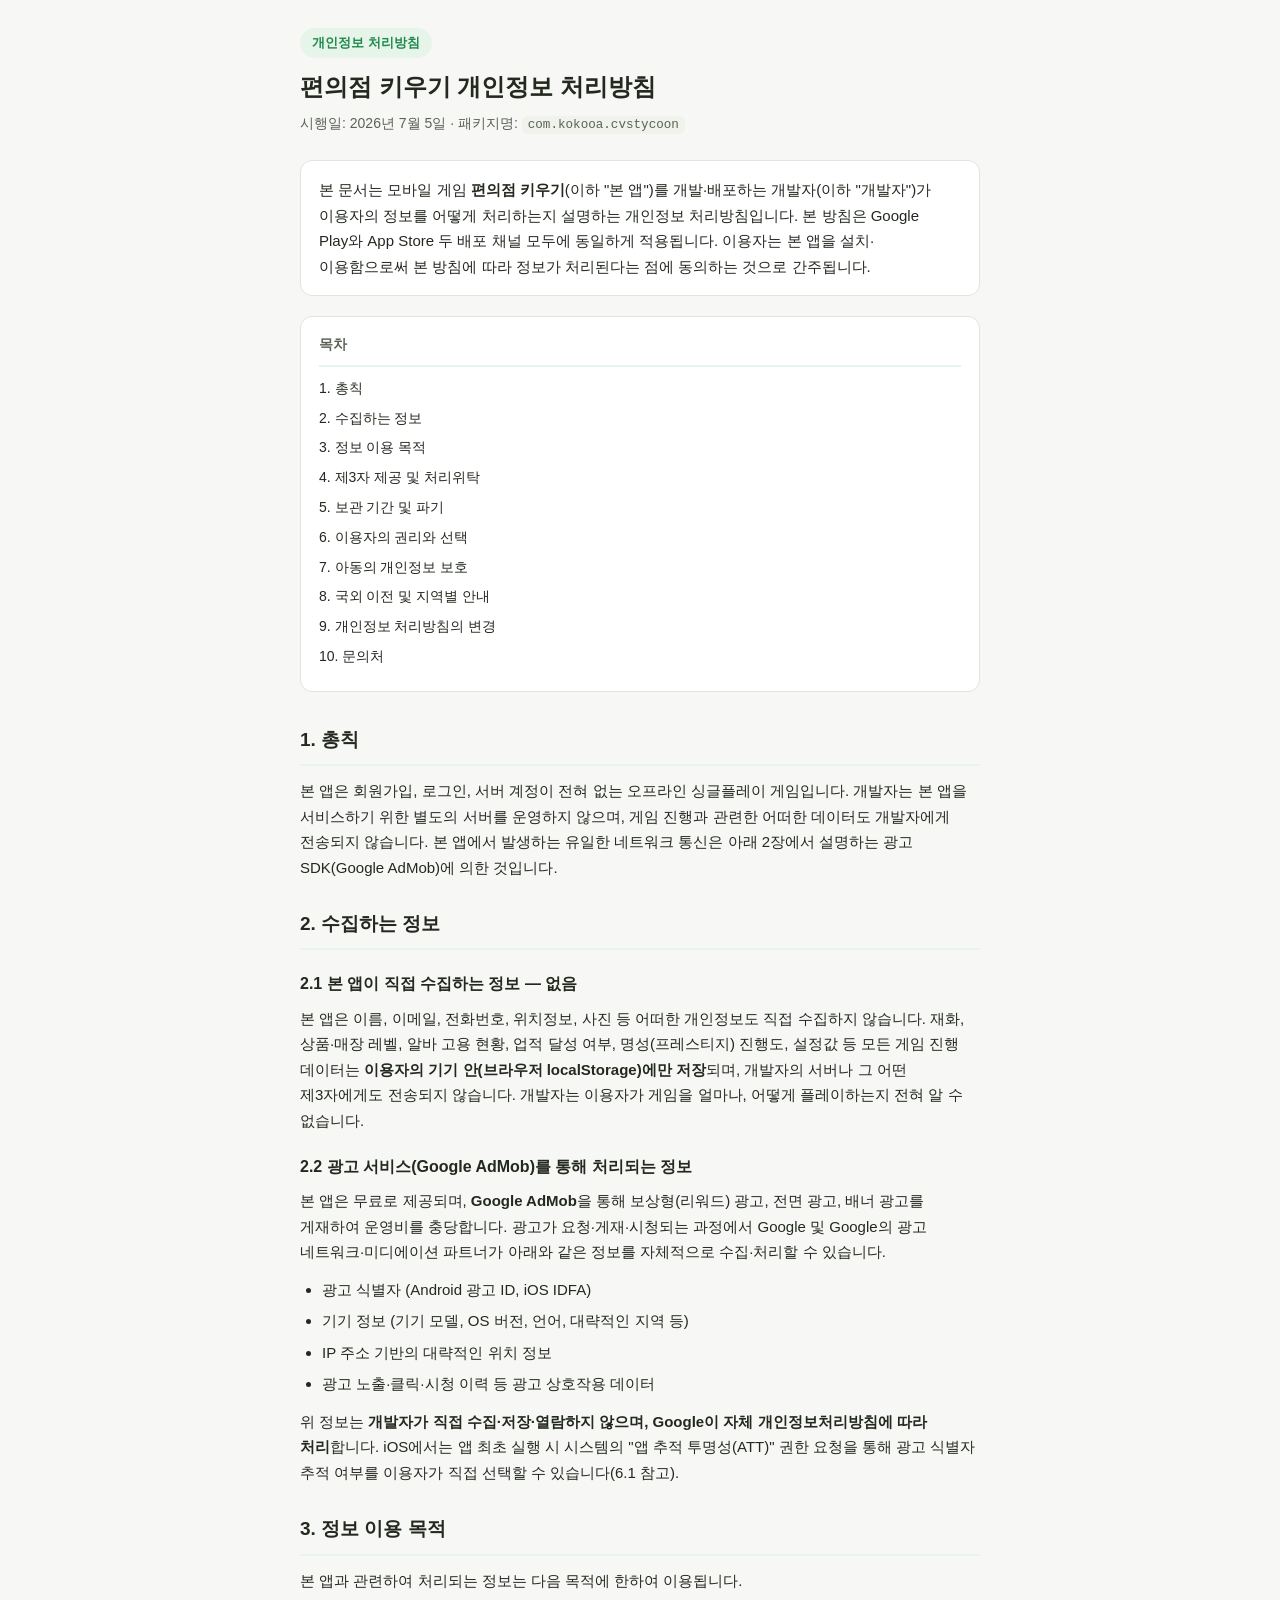
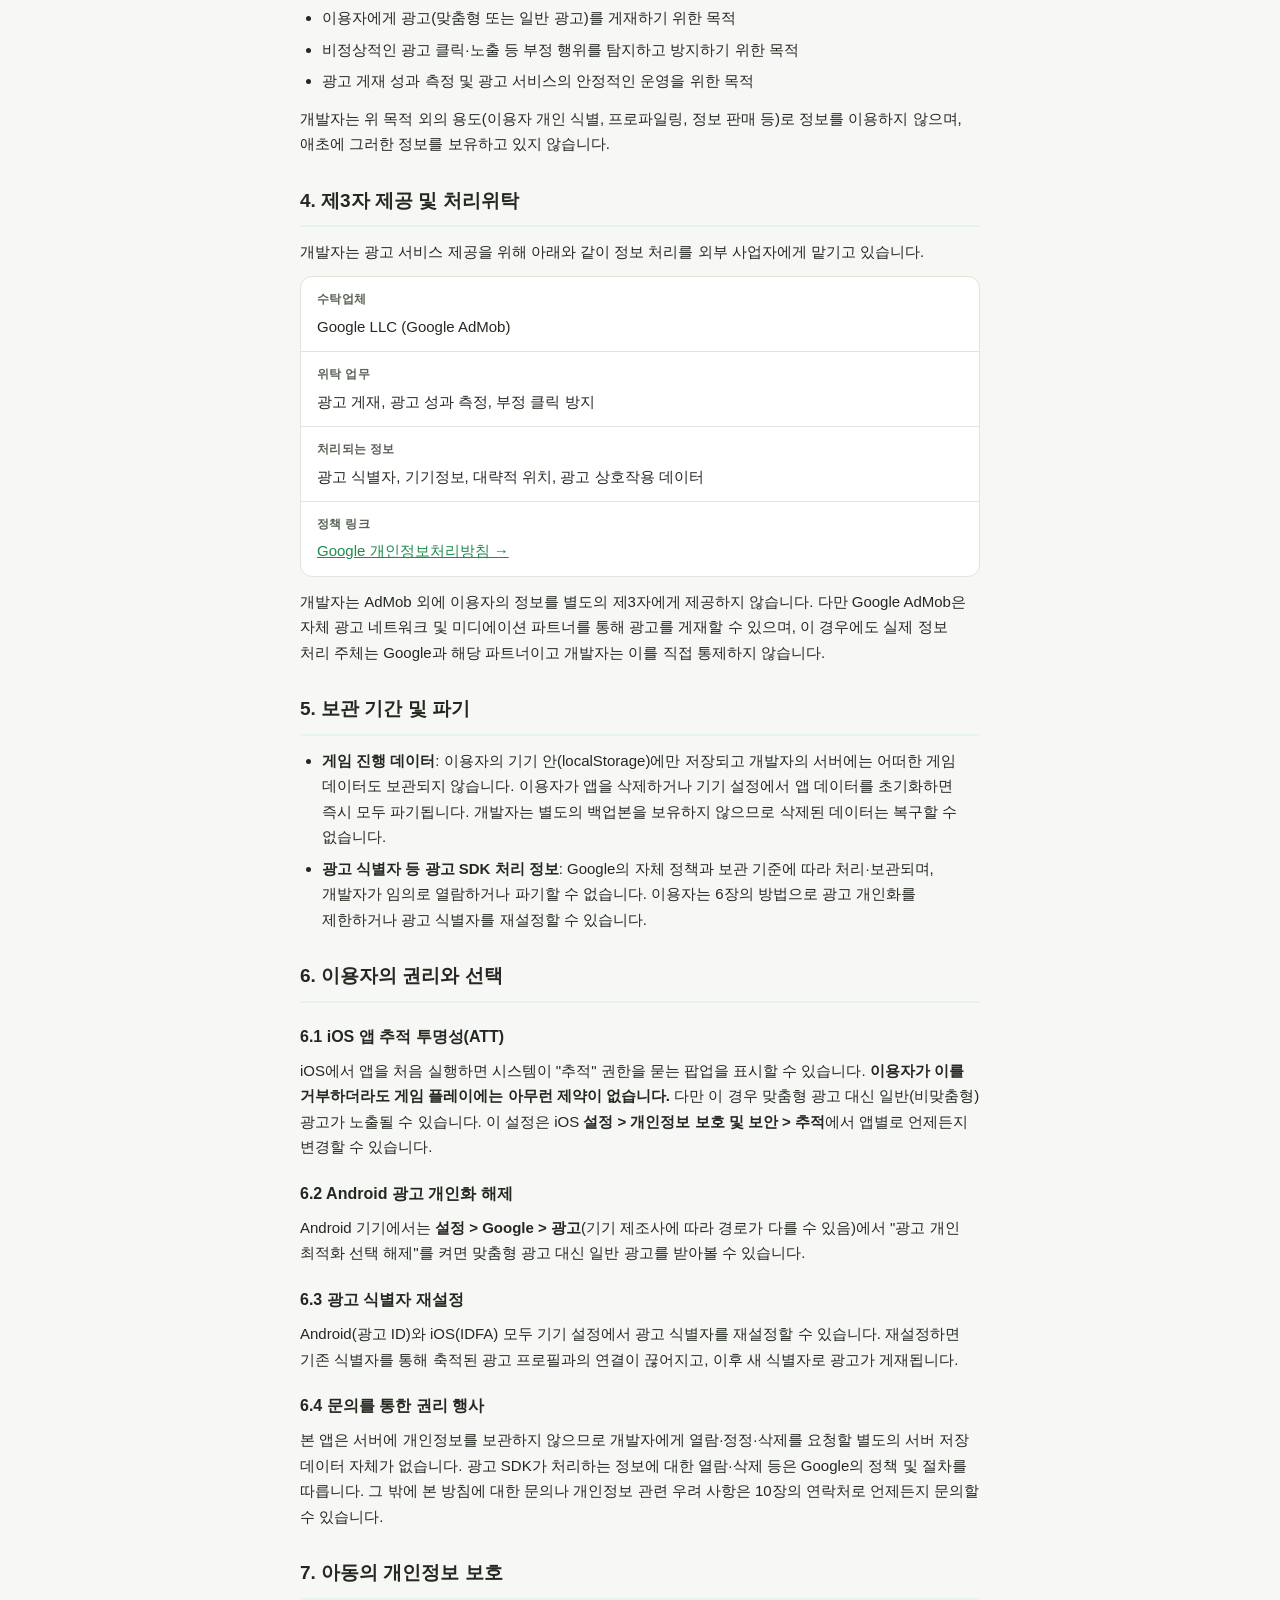
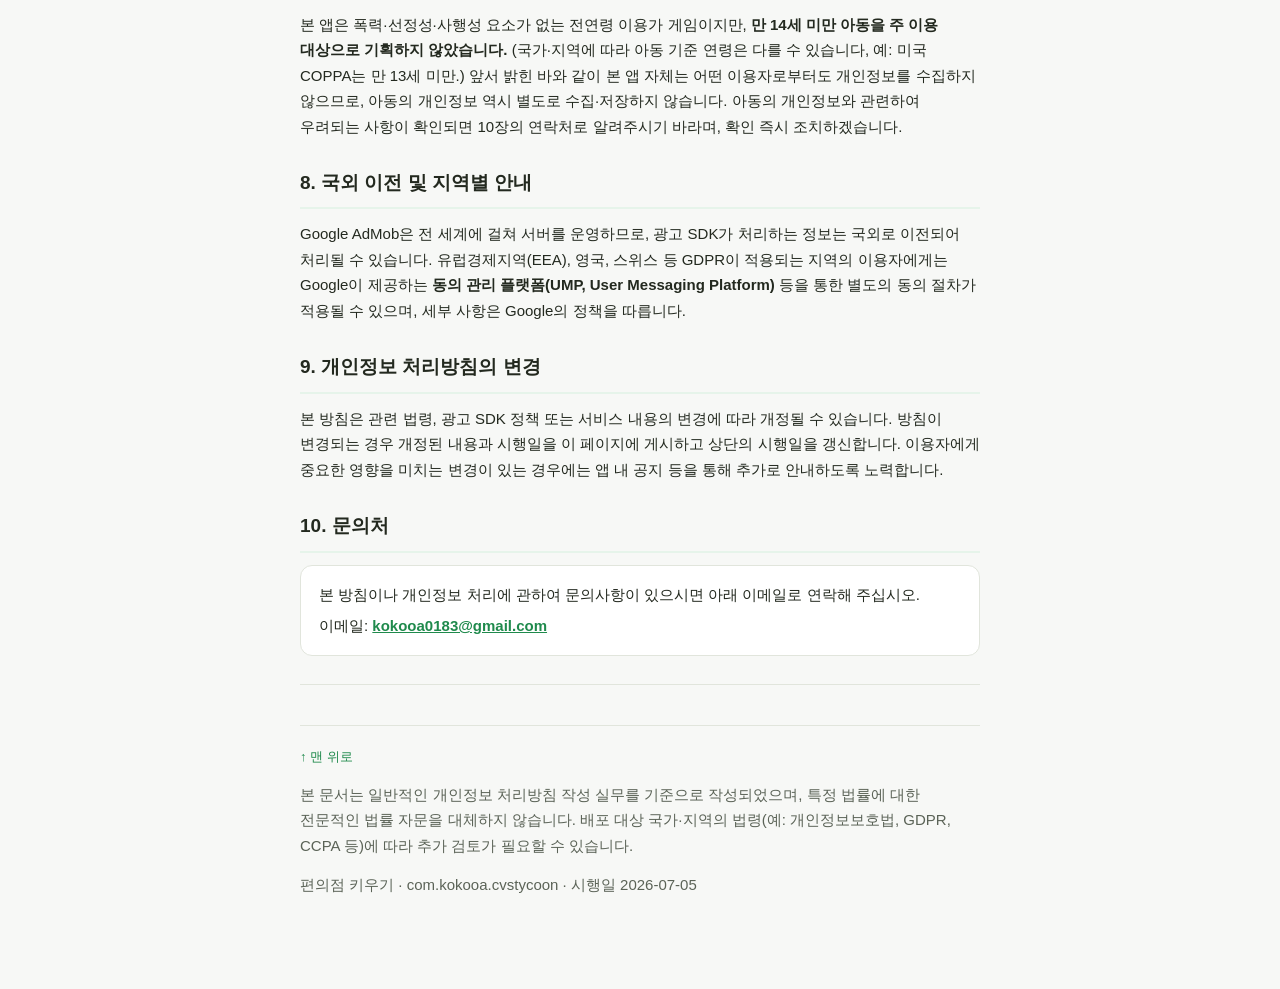
==== privacy.html @ 12bed407 "편의점 키우기 지원 페이지 + 개인정보 처리방침" ====
<!DOCTYPE html>
<html lang="ko">
<head>
<meta charset="UTF-8">
<meta name="viewport" content="width=device-width, initial-scale=1.0">
<title>편의점 키우기 — 개인정보 처리방침</title>
<meta name="description" content="편의점 키우기(com.kokooa.cvstycoon) 개인정보 처리방침. 시행일 2026-07-05.">
<meta name="robots" content="index, follow">
<style>
  :root {
    color-scheme: light dark;
    --bg: #f7f8f6;
    --card-bg: #ffffff;
    --text: #23291f;
    --muted: #5b6357;
    --accent: #1f8a4c;
    --accent-soft: #e6f4ea;
    --border: #e1e5dc;
    --code-bg: #f0f2ec;
  }
  @media (prefers-color-scheme: dark) {
    :root {
      --bg: #14170f;
      --card-bg: #1b2016;
      --text: #eef1e9;
      --muted: #a9b39c;
      --accent: #4fd383;
      --accent-soft: #1d2e21;
      --border: #2b3325;
      --code-bg: #232a1d;
    }
  }
  * { box-sizing: border-box; }
  html { -webkit-text-size-adjust: 100%; }
  body {
    margin: 0;
    padding: 0;
    background: var(--bg);
    color: var(--text);
    font-family: -apple-system, BlinkMacSystemFont, "Apple SD Gothic Neo", "Malgun Gothic",
                 "Segoe UI", Roboto, sans-serif;
    line-height: 1.7;
    font-size: 16px;
    word-break: keep-all;
    overflow-wrap: break-word;
  }
  .wrap {
    max-width: 720px;
    margin: 0 auto;
    padding: 28px 20px 80px;
  }
  header.page-head {
    margin-bottom: 24px;
  }
  header.page-head .badge {
    display: inline-block;
    font-size: 13px;
    color: var(--accent);
    background: var(--accent-soft);
    border-radius: 999px;
    padding: 4px 12px;
    margin-bottom: 12px;
    font-weight: 600;
  }
  h1 {
    font-size: 24px;
    line-height: 1.4;
    margin: 0 0 8px;
  }
  .effective-date {
    color: var(--muted);
    font-size: 14px;
    margin: 0 0 4px;
  }
  .intro {
    font-size: 15px;
    color: var(--text);
    background: var(--card-bg);
    border: 1px solid var(--border);
    border-radius: 12px;
    padding: 16px 18px;
    margin: 20px 0;
  }
  nav.toc {
    background: var(--card-bg);
    border: 1px solid var(--border);
    border-radius: 12px;
    padding: 16px 18px;
    margin: 20px 0 32px;
  }
  nav.toc h2 {
    font-size: 14px;
    margin: 0 0 10px;
    color: var(--muted);
    font-weight: 600;
    letter-spacing: 0.02em;
  }
  nav.toc ul {
    margin: 0;
    padding-left: 0;
    list-style: none;
    columns: 1;
  }
  nav.toc li { margin-bottom: 6px; font-size: 14px; }
  nav.toc a {
    color: var(--text);
    text-decoration: none;
    border-bottom: 1px solid transparent;
  }
  nav.toc a:hover, nav.toc a:focus { border-bottom-color: var(--accent); color: var(--accent); }

  section {
    scroll-margin-top: 16px;
    margin: 0 0 28px;
  }
  h2 {
    font-size: 19px;
    margin: 0 0 12px;
    padding-bottom: 8px;
    border-bottom: 2px solid var(--accent-soft);
  }
  h3 {
    font-size: 16px;
    margin: 20px 0 8px;
    color: var(--text);
  }
  p { margin: 0 0 12px; font-size: 15px; }
  ul, ol.list { margin: 0 0 12px; padding-left: 22px; }
  li { margin-bottom: 6px; font-size: 15px; }
  strong { color: var(--text); font-weight: 700; }
  a { color: var(--accent); }

  .vendor-card {
    border: 1px solid var(--border);
    border-radius: 12px;
    background: var(--card-bg);
    overflow: hidden;
    margin: 0 0 12px;
  }
  .vendor-row {
    padding: 12px 16px;
    border-bottom: 1px solid var(--border);
  }
  .vendor-row:last-child { border-bottom: none; }
  .vendor-row .label {
    display: block;
    font-size: 12px;
    color: var(--muted);
    font-weight: 700;
    letter-spacing: 0.03em;
    margin-bottom: 4px;
  }
  .vendor-row .value {
    display: block;
    font-size: 15px;
    color: var(--text);
  }

  .callout {
    background: var(--accent-soft);
    border: 1px solid var(--border);
    border-radius: 10px;
    padding: 12px 14px;
    font-size: 14px;
    color: var(--text);
    margin: 0 0 12px;
  }
  code {
    background: var(--code-bg);
    padding: 2px 6px;
    border-radius: 6px;
    font-size: 0.9em;
  }
  .contact-box {
    background: var(--card-bg);
    border: 1px solid var(--border);
    border-radius: 12px;
    padding: 16px 18px;
  }
  .contact-box a { font-weight: 600; }
  .placeholder-note {
    font-size: 13px;
    color: var(--muted);
    margin-top: 8px;
  }
  footer {
    margin-top: 40px;
    padding-top: 20px;
    border-top: 1px solid var(--border);
    font-size: 13px;
    color: var(--muted);
  }
  footer .disclaimer { margin-bottom: 14px; }
  .back-to-top {
    display: inline-block;
    font-size: 13px;
    color: var(--accent);
    text-decoration: none;
    margin-bottom: 14px;
  }
  hr.sep {
    border: none;
    border-top: 1px solid var(--border);
    margin: 28px 0;
  }
</style>
</head>
<body>
<div class="wrap">

  <header class="page-head" id="top">
    <span class="badge">개인정보 처리방침</span>
    <h1>편의점 키우기 개인정보 처리방침</h1>
    <p class="effective-date">시행일: 2026년 7월 5일 · 패키지명: <code>com.kokooa.cvstycoon</code></p>
  </header>

  <div class="intro">
    본 문서는 모바일 게임 <strong>편의점 키우기</strong>(이하 "본 앱")를 개발·배포하는 개발자(이하 "개발자")가
    이용자의 정보를 어떻게 처리하는지 설명하는 개인정보 처리방침입니다. 본 방침은 Google Play와 App Store
    두 배포 채널 모두에 동일하게 적용됩니다. 이용자는 본 앱을 설치·이용함으로써 본 방침에 따라 정보가
    처리된다는 점에 동의하는 것으로 간주됩니다.
  </div>

  <nav class="toc" aria-label="목차">
    <h2>목차</h2>
    <ul>
      <li><a href="#sec-1">1. 총칙</a></li>
      <li><a href="#sec-2">2. 수집하는 정보</a></li>
      <li><a href="#sec-3">3. 정보 이용 목적</a></li>
      <li><a href="#sec-4">4. 제3자 제공 및 처리위탁</a></li>
      <li><a href="#sec-5">5. 보관 기간 및 파기</a></li>
      <li><a href="#sec-6">6. 이용자의 권리와 선택</a></li>
      <li><a href="#sec-7">7. 아동의 개인정보 보호</a></li>
      <li><a href="#sec-8">8. 국외 이전 및 지역별 안내</a></li>
      <li><a href="#sec-9">9. 개인정보 처리방침의 변경</a></li>
      <li><a href="#sec-10">10. 문의처</a></li>
    </ul>
  </nav>

  <section id="sec-1">
    <h2>1. 총칙</h2>
    <p>
      본 앱은 회원가입, 로그인, 서버 계정이 전혀 없는 오프라인 싱글플레이 게임입니다. 개발자는 본 앱을
      서비스하기 위한 별도의 서버를 운영하지 않으며, 게임 진행과 관련한 어떠한 데이터도 개발자에게 전송되지
      않습니다. 본 앱에서 발생하는 유일한 네트워크 통신은 아래 2장에서 설명하는 광고 SDK(Google AdMob)에
      의한 것입니다.
    </p>
  </section>

  <section id="sec-2">
    <h2>2. 수집하는 정보</h2>

    <h3>2.1 본 앱이 직접 수집하는 정보 — 없음</h3>
    <p>
      본 앱은 이름, 이메일, 전화번호, 위치정보, 사진 등 어떠한 개인정보도 직접 수집하지 않습니다. 재화,
      상품·매장 레벨, 알바 고용 현황, 업적 달성 여부, 명성(프레스티지) 진행도, 설정값 등 모든 게임 진행
      데이터는 <strong>이용자의 기기 안(브라우저 localStorage)에만 저장</strong>되며, 개발자의 서버나
      그 어떤 제3자에게도 전송되지 않습니다. 개발자는 이용자가 게임을 얼마나, 어떻게 플레이하는지 전혀
      알 수 없습니다.
    </p>

    <h3>2.2 광고 서비스(Google AdMob)를 통해 처리되는 정보</h3>
    <p>
      본 앱은 무료로 제공되며, <strong>Google AdMob</strong>을 통해 보상형(리워드) 광고, 전면 광고, 배너
      광고를 게재하여 운영비를 충당합니다. 광고가 요청·게재·시청되는 과정에서 Google 및 Google의 광고
      네트워크·미디에이션 파트너가 아래와 같은 정보를 자체적으로 수집·처리할 수 있습니다.
    </p>
    <ul>
      <li>광고 식별자 (Android 광고 ID, iOS IDFA)</li>
      <li>기기 정보 (기기 모델, OS 버전, 언어, 대략적인 지역 등)</li>
      <li>IP 주소 기반의 대략적인 위치 정보</li>
      <li>광고 노출·클릭·시청 이력 등 광고 상호작용 데이터</li>
    </ul>
    <p>
      위 정보는 <strong>개발자가 직접 수집·저장·열람하지 않으며, Google이 자체 개인정보처리방침에 따라
      처리</strong>합니다. iOS에서는 앱 최초 실행 시 시스템의 "앱 추적 투명성(ATT)" 권한 요청을 통해
      광고 식별자 추적 여부를 이용자가 직접 선택할 수 있습니다(6.1 참고).
    </p>
  </section>

  <section id="sec-3">
    <h2>3. 정보 이용 목적</h2>
    <p>본 앱과 관련하여 처리되는 정보는 다음 목적에 한하여 이용됩니다.</p>
    <ul>
      <li>이용자에게 광고(맞춤형 또는 일반 광고)를 게재하기 위한 목적</li>
      <li>비정상적인 광고 클릭·노출 등 부정 행위를 탐지하고 방지하기 위한 목적</li>
      <li>광고 게재 성과 측정 및 광고 서비스의 안정적인 운영을 위한 목적</li>
    </ul>
    <p>
      개발자는 위 목적 외의 용도(이용자 개인 식별, 프로파일링, 정보 판매 등)로 정보를 이용하지 않으며,
      애초에 그러한 정보를 보유하고 있지 않습니다.
    </p>
  </section>

  <section id="sec-4">
    <h2>4. 제3자 제공 및 처리위탁</h2>
    <p>개발자는 광고 서비스 제공을 위해 아래와 같이 정보 처리를 외부 사업자에게 맡기고 있습니다.</p>
    <div class="vendor-card">
      <div class="vendor-row">
        <span class="label">수탁업체</span>
        <span class="value">Google LLC (Google AdMob)</span>
      </div>
      <div class="vendor-row">
        <span class="label">위탁 업무</span>
        <span class="value">광고 게재, 광고 성과 측정, 부정 클릭 방지</span>
      </div>
      <div class="vendor-row">
        <span class="label">처리되는 정보</span>
        <span class="value">광고 식별자, 기기정보, 대략적 위치, 광고 상호작용 데이터</span>
      </div>
      <div class="vendor-row">
        <span class="label">정책 링크</span>
        <span class="value"><a href="https://policies.google.com/privacy" target="_blank" rel="noopener noreferrer">Google 개인정보처리방침 →</a></span>
      </div>
    </div>
    <p>
      개발자는 AdMob 외에 이용자의 정보를 별도의 제3자에게 제공하지 않습니다. 다만 Google AdMob은 자체
      광고 네트워크 및 미디에이션 파트너를 통해 광고를 게재할 수 있으며, 이 경우에도 실제 정보 처리 주체는
      Google과 해당 파트너이고 개발자는 이를 직접 통제하지 않습니다.
    </p>
  </section>

  <section id="sec-5">
    <h2>5. 보관 기간 및 파기</h2>
    <ul>
      <li>
        <strong>게임 진행 데이터</strong>: 이용자의 기기 안(localStorage)에만 저장되고 개발자의 서버에는
        어떠한 게임 데이터도 보관되지 않습니다. 이용자가 앱을 삭제하거나 기기 설정에서 앱 데이터를
        초기화하면 즉시 모두 파기됩니다. 개발자는 별도의 백업본을 보유하지 않으므로 삭제된 데이터는
        복구할 수 없습니다.
      </li>
      <li>
        <strong>광고 식별자 등 광고 SDK 처리 정보</strong>: Google의 자체 정책과 보관 기준에 따라
        처리·보관되며, 개발자가 임의로 열람하거나 파기할 수 없습니다. 이용자는 6장의 방법으로 광고
        개인화를 제한하거나 광고 식별자를 재설정할 수 있습니다.
      </li>
    </ul>
  </section>

  <section id="sec-6">
    <h2>6. 이용자의 권리와 선택</h2>

    <h3>6.1 iOS 앱 추적 투명성(ATT)</h3>
    <p>
      iOS에서 앱을 처음 실행하면 시스템이 "추적" 권한을 묻는 팝업을 표시할 수 있습니다.
      <strong>이용자가 이를 거부하더라도 게임 플레이에는 아무런 제약이 없습니다.</strong> 다만 이 경우
      맞춤형 광고 대신 일반(비맞춤형) 광고가 노출될 수 있습니다. 이 설정은 iOS
      <strong>설정 &gt; 개인정보 보호 및 보안 &gt; 추적</strong>에서 앱별로 언제든지 변경할 수 있습니다.
    </p>

    <h3>6.2 Android 광고 개인화 해제</h3>
    <p>
      Android 기기에서는 <strong>설정 &gt; Google &gt; 광고</strong>(기기 제조사에 따라 경로가 다를 수
      있음)에서 "광고 개인 최적화 선택 해제"를 켜면 맞춤형 광고 대신 일반 광고를 받아볼 수 있습니다.
    </p>

    <h3>6.3 광고 식별자 재설정</h3>
    <p>
      Android(광고 ID)와 iOS(IDFA) 모두 기기 설정에서 광고 식별자를 재설정할 수 있습니다. 재설정하면
      기존 식별자를 통해 축적된 광고 프로필과의 연결이 끊어지고, 이후 새 식별자로 광고가 게재됩니다.
    </p>

    <h3>6.4 문의를 통한 권리 행사</h3>
    <p>
      본 앱은 서버에 개인정보를 보관하지 않으므로 개발자에게 열람·정정·삭제를 요청할 별도의 서버 저장
      데이터 자체가 없습니다. 광고 SDK가 처리하는 정보에 대한 열람·삭제 등은 Google의 정책 및 절차를
      따릅니다. 그 밖에 본 방침에 대한 문의나 개인정보 관련 우려 사항은 10장의 연락처로 언제든지 문의할
      수 있습니다.
    </p>
  </section>

  <section id="sec-7">
    <h2>7. 아동의 개인정보 보호</h2>
    <p>
      본 앱은 폭력·선정성·사행성 요소가 없는 전연령 이용가 게임이지만, <strong>만 14세 미만 아동을 주
      이용 대상으로 기획하지 않았습니다.</strong> (국가·지역에 따라 아동 기준 연령은 다를 수 있습니다,
      예: 미국 COPPA는 만 13세 미만.) 앞서 밝힌 바와 같이 본 앱 자체는 어떤 이용자로부터도 개인정보를
      수집하지 않으므로, 아동의 개인정보 역시 별도로 수집·저장하지 않습니다. 아동의 개인정보와 관련하여
      우려되는 사항이 확인되면 10장의 연락처로 알려주시기 바라며, 확인 즉시 조치하겠습니다.
    </p>
  </section>

  <section id="sec-8">
    <h2>8. 국외 이전 및 지역별 안내</h2>
    <p>
      Google AdMob은 전 세계에 걸쳐 서버를 운영하므로, 광고 SDK가 처리하는 정보는 국외로 이전되어
      처리될 수 있습니다. 유럽경제지역(EEA), 영국, 스위스 등 GDPR이 적용되는 지역의 이용자에게는
      Google이 제공하는 <strong>동의 관리 플랫폼(UMP, User Messaging Platform)</strong> 등을 통한
      별도의 동의 절차가 적용될 수 있으며, 세부 사항은 Google의 정책을 따릅니다.
    </p>
  </section>

  <section id="sec-9">
    <h2>9. 개인정보 처리방침의 변경</h2>
    <p>
      본 방침은 관련 법령, 광고 SDK 정책 또는 서비스 내용의 변경에 따라 개정될 수 있습니다. 방침이
      변경되는 경우 개정된 내용과 시행일을 이 페이지에 게시하고 상단의 시행일을 갱신합니다. 이용자에게
      중요한 영향을 미치는 변경이 있는 경우에는 앱 내 공지 등을 통해 추가로 안내하도록 노력합니다.
    </p>
  </section>

  <section id="sec-10">
    <h2>10. 문의처</h2>
    <div class="contact-box">
      <p style="margin-bottom:6px;">본 방침이나 개인정보 처리에 관하여 문의사항이 있으시면 아래 이메일로 연락해 주십시오.</p>
      <p style="margin-bottom:0;">이메일: <a href="mailto:kokooa0183@gmail.com">kokooa0183@gmail.com</a></p>
      <!-- 문의처 플레이스홀더: 위 이메일은 개발자 연락처입니다. 별도 지원 채널(전용 이메일 등)을 원하면
           이 주소를 교체하세요. docs/PRIVACY.md의 동일 항목도 함께 교체해야 합니다. -->
    </div>
  </section>

  <hr class="sep">

  <footer>
    <a class="back-to-top" href="#top">↑ 맨 위로</a>
    <p class="disclaimer">
      본 문서는 일반적인 개인정보 처리방침 작성 실무를 기준으로 작성되었으며, 특정 법률에 대한 전문적인
      법률 자문을 대체하지 않습니다. 배포 대상 국가·지역의 법령(예: 개인정보보호법, GDPR, CCPA 등)에
      따라 추가 검토가 필요할 수 있습니다.
    </p>
    <p>편의점 키우기 · com.kokooa.cvstycoon · 시행일 2026-07-05</p>
  </footer>

</div>
</body>
</html>
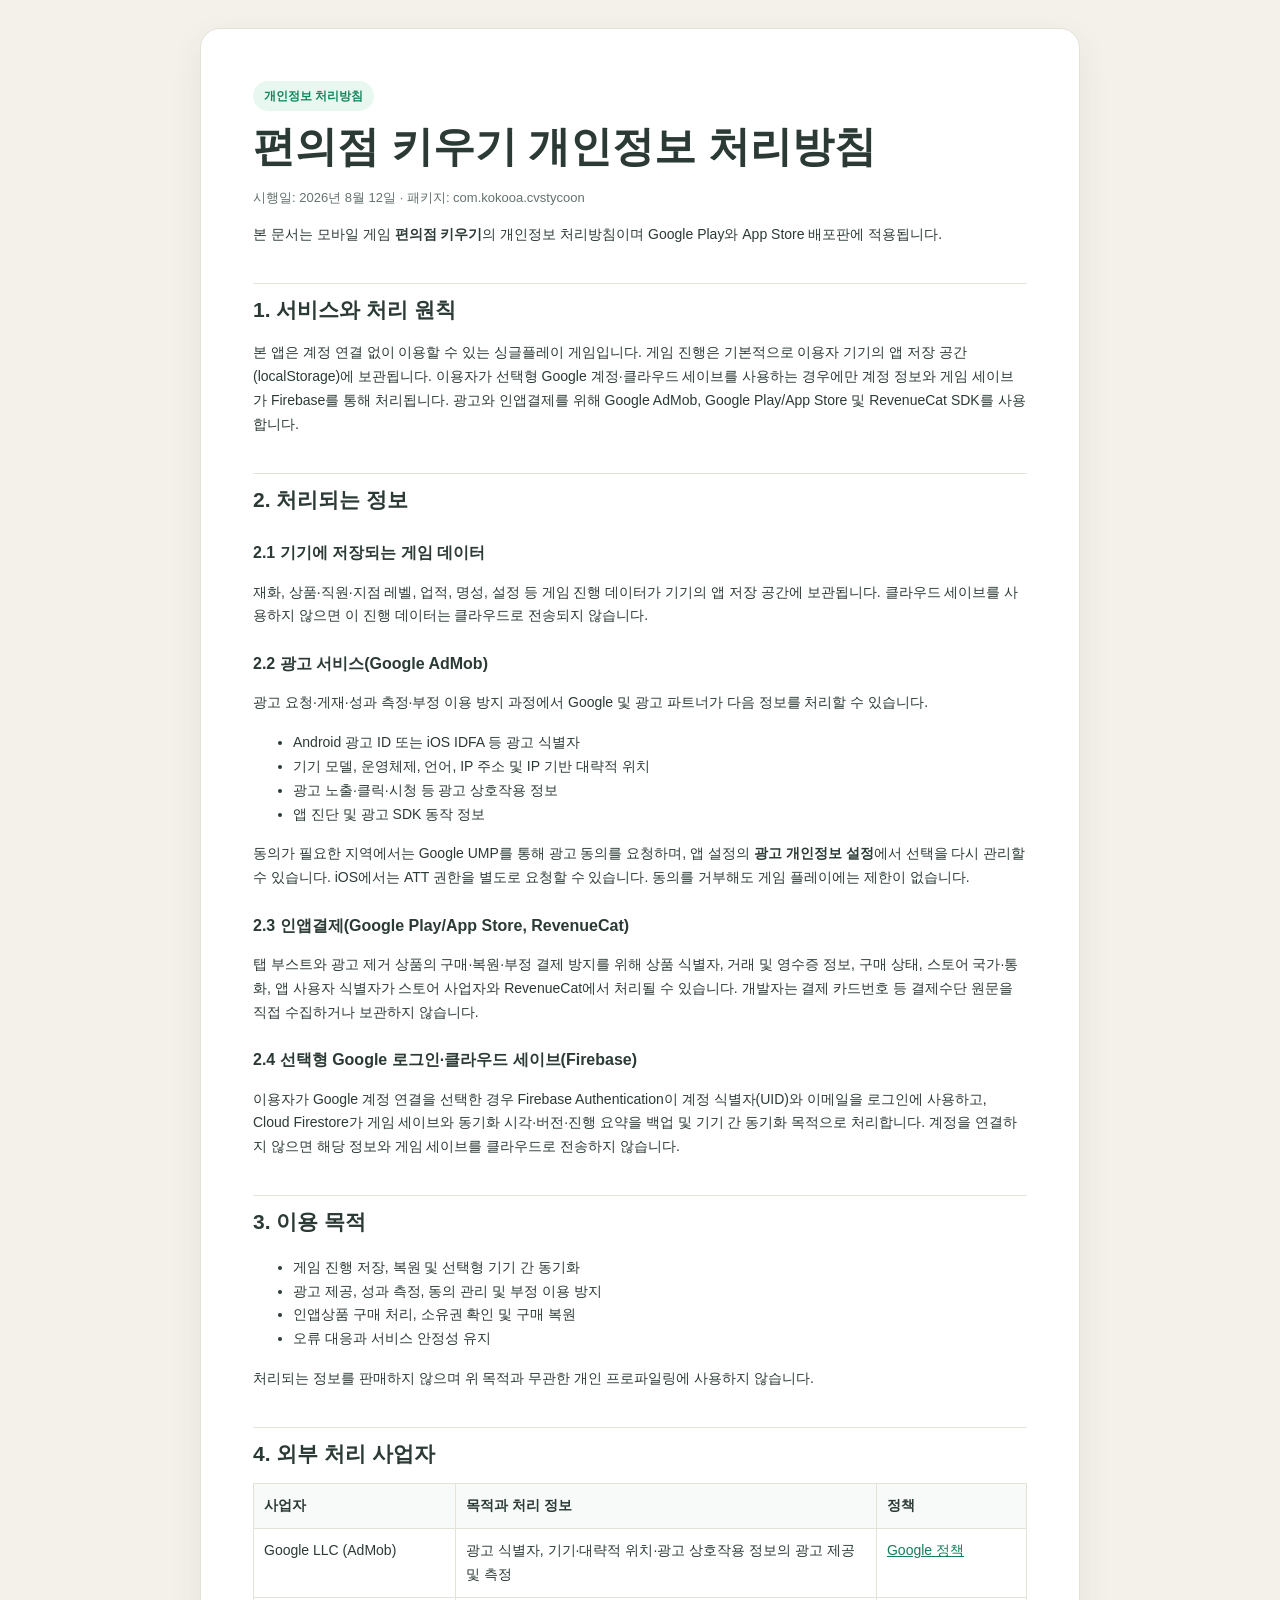
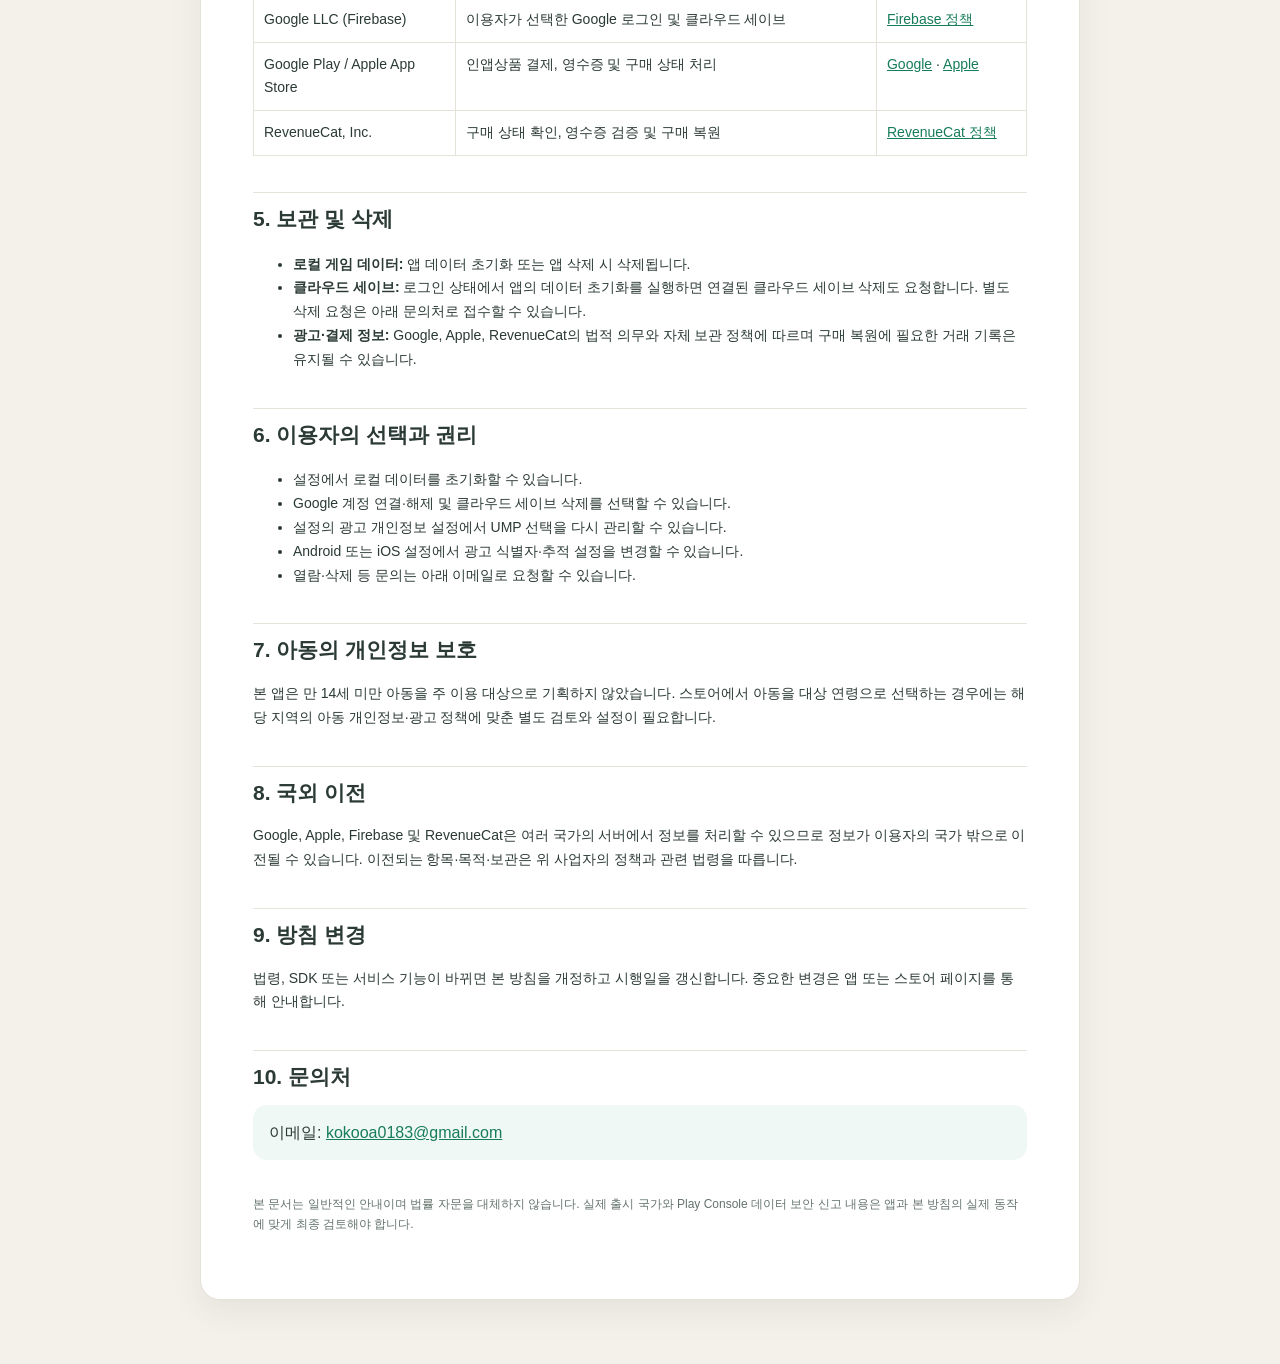
==== commit 2fbd99a0: "update" ====
--- a/privacy.html
+++ b/privacy.html
@@ -1,426 +1,72 @@
-<!DOCTYPE html>
+<!doctype html>
 <html lang="ko">
 <head>
-<meta charset="UTF-8">
-<meta name="viewport" content="width=device-width, initial-scale=1.0">
-<title>편의점 키우기 — 개인정보 처리방침</title>
-<meta name="description" content="편의점 키우기(com.kokooa.cvstycoon) 개인정보 처리방침. 시행일 2026-07-05.">
-<meta name="robots" content="index, follow">
-<style>
-  :root {
-    color-scheme: light dark;
-    --bg: #f7f8f6;
-    --card-bg: #ffffff;
-    --text: #23291f;
-    --muted: #5b6357;
-    --accent: #1f8a4c;
-    --accent-soft: #e6f4ea;
-    --border: #e1e5dc;
-    --code-bg: #f0f2ec;
-  }
-  @media (prefers-color-scheme: dark) {
-    :root {
-      --bg: #14170f;
-      --card-bg: #1b2016;
-      --text: #eef1e9;
-      --muted: #a9b39c;
-      --accent: #4fd383;
-      --accent-soft: #1d2e21;
-      --border: #2b3325;
-      --code-bg: #232a1d;
-    }
-  }
-  * { box-sizing: border-box; }
-  html { -webkit-text-size-adjust: 100%; }
-  body {
-    margin: 0;
-    padding: 0;
-    background: var(--bg);
-    color: var(--text);
-    font-family: -apple-system, BlinkMacSystemFont, "Apple SD Gothic Neo", "Malgun Gothic",
-                 "Segoe UI", Roboto, sans-serif;
-    line-height: 1.7;
-    font-size: 16px;
-    word-break: keep-all;
-    overflow-wrap: break-word;
-  }
-  .wrap {
-    max-width: 720px;
-    margin: 0 auto;
-    padding: 28px 20px 80px;
-  }
-  header.page-head {
-    margin-bottom: 24px;
-  }
-  header.page-head .badge {
-    display: inline-block;
-    font-size: 13px;
-    color: var(--accent);
-    background: var(--accent-soft);
-    border-radius: 999px;
-    padding: 4px 12px;
-    margin-bottom: 12px;
-    font-weight: 600;
-  }
-  h1 {
-    font-size: 24px;
-    line-height: 1.4;
-    margin: 0 0 8px;
-  }
-  .effective-date {
-    color: var(--muted);
-    font-size: 14px;
-    margin: 0 0 4px;
-  }
-  .intro {
-    font-size: 15px;
-    color: var(--text);
-    background: var(--card-bg);
-    border: 1px solid var(--border);
-    border-radius: 12px;
-    padding: 16px 18px;
-    margin: 20px 0;
-  }
-  nav.toc {
-    background: var(--card-bg);
-    border: 1px solid var(--border);
-    border-radius: 12px;
-    padding: 16px 18px;
-    margin: 20px 0 32px;
-  }
-  nav.toc h2 {
-    font-size: 14px;
-    margin: 0 0 10px;
-    color: var(--muted);
-    font-weight: 600;
-    letter-spacing: 0.02em;
-  }
-  nav.toc ul {
-    margin: 0;
-    padding-left: 0;
-    list-style: none;
-    columns: 1;
-  }
-  nav.toc li { margin-bottom: 6px; font-size: 14px; }
-  nav.toc a {
-    color: var(--text);
-    text-decoration: none;
-    border-bottom: 1px solid transparent;
-  }
-  nav.toc a:hover, nav.toc a:focus { border-bottom-color: var(--accent); color: var(--accent); }
-
-  section {
-    scroll-margin-top: 16px;
-    margin: 0 0 28px;
-  }
-  h2 {
-    font-size: 19px;
-    margin: 0 0 12px;
-    padding-bottom: 8px;
-    border-bottom: 2px solid var(--accent-soft);
-  }
-  h3 {
-    font-size: 16px;
-    margin: 20px 0 8px;
-    color: var(--text);
-  }
-  p { margin: 0 0 12px; font-size: 15px; }
-  ul, ol.list { margin: 0 0 12px; padding-left: 22px; }
-  li { margin-bottom: 6px; font-size: 15px; }
-  strong { color: var(--text); font-weight: 700; }
-  a { color: var(--accent); }
-
-  .vendor-card {
-    border: 1px solid var(--border);
-    border-radius: 12px;
-    background: var(--card-bg);
-    overflow: hidden;
-    margin: 0 0 12px;
-  }
-  .vendor-row {
-    padding: 12px 16px;
-    border-bottom: 1px solid var(--border);
-  }
-  .vendor-row:last-child { border-bottom: none; }
-  .vendor-row .label {
-    display: block;
-    font-size: 12px;
-    color: var(--muted);
-    font-weight: 700;
-    letter-spacing: 0.03em;
-    margin-bottom: 4px;
-  }
-  .vendor-row .value {
-    display: block;
-    font-size: 15px;
-    color: var(--text);
-  }
-
-  .callout {
-    background: var(--accent-soft);
-    border: 1px solid var(--border);
-    border-radius: 10px;
-    padding: 12px 14px;
-    font-size: 14px;
-    color: var(--text);
-    margin: 0 0 12px;
-  }
-  code {
-    background: var(--code-bg);
-    padding: 2px 6px;
-    border-radius: 6px;
-    font-size: 0.9em;
-  }
-  .contact-box {
-    background: var(--card-bg);
-    border: 1px solid var(--border);
-    border-radius: 12px;
-    padding: 16px 18px;
-  }
-  .contact-box a { font-weight: 600; }
-  .placeholder-note {
-    font-size: 13px;
-    color: var(--muted);
-    margin-top: 8px;
-  }
-  footer {
-    margin-top: 40px;
-    padding-top: 20px;
-    border-top: 1px solid var(--border);
-    font-size: 13px;
-    color: var(--muted);
-  }
-  footer .disclaimer { margin-bottom: 14px; }
-  .back-to-top {
-    display: inline-block;
-    font-size: 13px;
-    color: var(--accent);
-    text-decoration: none;
-    margin-bottom: 14px;
-  }
-  hr.sep {
-    border: none;
-    border-top: 1px solid var(--border);
-    margin: 28px 0;
-  }
-</style>
+  <meta charset="utf-8">
+  <meta name="viewport" content="width=device-width,initial-scale=1">
+  <title>편의점 키우기 — 개인정보 처리방침</title>
+  <meta name="description" content="편의점 키우기(com.kokooa.cvstycoon) 개인정보 처리방침. 시행일 2026-08-12.">
+  <style>
+    :root{color-scheme:light;--bg:#f4f1ea;--card:#fff;--ink:#2b3a34;--sub:#64736c;--line:#e5e2da;--mint:#22b57e}
+    *{box-sizing:border-box}body{margin:0;background:var(--bg);color:var(--ink);font-family:-apple-system,BlinkMacSystemFont,"Apple SD Gothic Neo","Noto Sans KR",sans-serif;line-height:1.7}
+    main{width:min(880px,calc(100% - 28px));margin:28px auto 64px;background:var(--card);border:1px solid var(--line);border-radius:20px;padding:clamp(22px,5vw,52px);box-shadow:0 12px 32px rgba(40,60,52,.08)}
+    h1{font-size:clamp(27px,6vw,42px);line-height:1.25;margin:10px 0 8px}h2{font-size:21px;margin:36px 0 10px;padding-top:8px;border-top:1px solid var(--line)}h3{font-size:16px;margin:22px 0 6px}
+    p,li,td,th{font-size:14px}.badge{display:inline-block;background:#e8f8f1;color:#14855d;border-radius:999px;padding:5px 11px;font-size:12px;font-weight:800}.date{color:var(--sub);font-size:13px}
+    a{color:#167c59}table{width:100%;border-collapse:collapse;margin:12px 0;display:block;overflow:auto}th,td{text-align:left;vertical-align:top;border:1px solid var(--line);padding:10px;min-width:150px}th{background:#f7faf8}
+    .contact{background:#eff8f4;border-radius:14px;padding:14px 16px}.note{color:var(--sub);font-size:12px;margin-top:34px}
+  </style>
 </head>
 <body>
-<div class="wrap">
+<main>
+  <span class="badge">개인정보 처리방침</span>
+  <h1>편의점 키우기 개인정보 처리방침</h1>
+  <p class="date">시행일: 2026년 8월 12일 · 패키지: com.kokooa.cvstycoon</p>
+  <p>본 문서는 모바일 게임 <strong>편의점 키우기</strong>의 개인정보 처리방침이며 Google Play와 App Store 배포판에 적용됩니다.</p>
 
-  <header class="page-head" id="top">
-    <span class="badge">개인정보 처리방침</span>
-    <h1>편의점 키우기 개인정보 처리방침</h1>
-    <p class="effective-date">시행일: 2026년 7월 5일 · 패키지명: <code>com.kokooa.cvstycoon</code></p>
-  </header>
+  <h2>1. 서비스와 처리 원칙</h2>
+  <p>본 앱은 계정 연결 없이 이용할 수 있는 싱글플레이 게임입니다. 게임 진행은 기본적으로 이용자 기기의 앱 저장 공간(localStorage)에 보관됩니다. 이용자가 선택형 Google 계정·클라우드 세이브를 사용하는 경우에만 계정 정보와 게임 세이브가 Firebase를 통해 처리됩니다. 광고와 인앱결제를 위해 Google AdMob, Google Play/App Store 및 RevenueCat SDK를 사용합니다.</p>
 
-  <div class="intro">
-    본 문서는 모바일 게임 <strong>편의점 키우기</strong>(이하 "본 앱")를 개발·배포하는 개발자(이하 "개발자")가
-    이용자의 정보를 어떻게 처리하는지 설명하는 개인정보 처리방침입니다. 본 방침은 Google Play와 App Store
-    두 배포 채널 모두에 동일하게 적용됩니다. 이용자는 본 앱을 설치·이용함으로써 본 방침에 따라 정보가
-    처리된다는 점에 동의하는 것으로 간주됩니다.
-  </div>
+  <h2>2. 처리되는 정보</h2>
+  <h3>2.1 기기에 저장되는 게임 데이터</h3>
+  <p>재화, 상품·직원·지점 레벨, 업적, 명성, 설정 등 게임 진행 데이터가 기기의 앱 저장 공간에 보관됩니다. 클라우드 세이브를 사용하지 않으면 이 진행 데이터는 클라우드로 전송되지 않습니다.</p>
+  <h3>2.2 광고 서비스(Google AdMob)</h3>
+  <p>광고 요청·게재·성과 측정·부정 이용 방지 과정에서 Google 및 광고 파트너가 다음 정보를 처리할 수 있습니다.</p>
+  <ul><li>Android 광고 ID 또는 iOS IDFA 등 광고 식별자</li><li>기기 모델, 운영체제, 언어, IP 주소 및 IP 기반 대략적 위치</li><li>광고 노출·클릭·시청 등 광고 상호작용 정보</li><li>앱 진단 및 광고 SDK 동작 정보</li></ul>
+  <p>동의가 필요한 지역에서는 Google UMP를 통해 광고 동의를 요청하며, 앱 설정의 <strong>광고 개인정보 설정</strong>에서 선택을 다시 관리할 수 있습니다. iOS에서는 ATT 권한을 별도로 요청할 수 있습니다. 동의를 거부해도 게임 플레이에는 제한이 없습니다.</p>
+  <h3>2.3 인앱결제(Google Play/App Store, RevenueCat)</h3>
+  <p>탭 부스트와 광고 제거 상품의 구매·복원·부정 결제 방지를 위해 상품 식별자, 거래 및 영수증 정보, 구매 상태, 스토어 국가·통화, 앱 사용자 식별자가 스토어 사업자와 RevenueCat에서 처리될 수 있습니다. 개발자는 결제 카드번호 등 결제수단 원문을 직접 수집하거나 보관하지 않습니다.</p>
+  <h3>2.4 선택형 Google 로그인·클라우드 세이브(Firebase)</h3>
+  <p>이용자가 Google 계정 연결을 선택한 경우 Firebase Authentication이 계정 식별자(UID)와 이메일을 로그인에 사용하고, Cloud Firestore가 게임 세이브와 동기화 시각·버전·진행 요약을 백업 및 기기 간 동기화 목적으로 처리합니다. 계정을 연결하지 않으면 해당 정보와 게임 세이브를 클라우드로 전송하지 않습니다.</p>
 
-  <nav class="toc" aria-label="목차">
-    <h2>목차</h2>
-    <ul>
-      <li><a href="#sec-1">1. 총칙</a></li>
-      <li><a href="#sec-2">2. 수집하는 정보</a></li>
-      <li><a href="#sec-3">3. 정보 이용 목적</a></li>
-      <li><a href="#sec-4">4. 제3자 제공 및 처리위탁</a></li>
-      <li><a href="#sec-5">5. 보관 기간 및 파기</a></li>
-      <li><a href="#sec-6">6. 이용자의 권리와 선택</a></li>
-      <li><a href="#sec-7">7. 아동의 개인정보 보호</a></li>
-      <li><a href="#sec-8">8. 국외 이전 및 지역별 안내</a></li>
-      <li><a href="#sec-9">9. 개인정보 처리방침의 변경</a></li>
-      <li><a href="#sec-10">10. 문의처</a></li>
-    </ul>
-  </nav>
+  <h2>3. 이용 목적</h2>
+  <ul><li>게임 진행 저장, 복원 및 선택형 기기 간 동기화</li><li>광고 제공, 성과 측정, 동의 관리 및 부정 이용 방지</li><li>인앱상품 구매 처리, 소유권 확인 및 구매 복원</li><li>오류 대응과 서비스 안정성 유지</li></ul>
+  <p>처리되는 정보를 판매하지 않으며 위 목적과 무관한 개인 프로파일링에 사용하지 않습니다.</p>
 
-  <section id="sec-1">
-    <h2>1. 총칙</h2>
-    <p>
-      본 앱은 회원가입, 로그인, 서버 계정이 전혀 없는 오프라인 싱글플레이 게임입니다. 개발자는 본 앱을
-      서비스하기 위한 별도의 서버를 운영하지 않으며, 게임 진행과 관련한 어떠한 데이터도 개발자에게 전송되지
-      않습니다. 본 앱에서 발생하는 유일한 네트워크 통신은 아래 2장에서 설명하는 광고 SDK(Google AdMob)에
-      의한 것입니다.
-    </p>
-  </section>
+  <h2>4. 외부 처리 사업자</h2>
+  <table><thead><tr><th>사업자</th><th>목적과 처리 정보</th><th>정책</th></tr></thead><tbody>
+    <tr><td>Google LLC (AdMob)</td><td>광고 식별자, 기기·대략적 위치·광고 상호작용 정보의 광고 제공 및 측정</td><td><a href="https://policies.google.com/privacy">Google 정책</a></td></tr>
+    <tr><td>Google LLC (Firebase)</td><td>이용자가 선택한 Google 로그인 및 클라우드 세이브</td><td><a href="https://firebase.google.com/support/privacy">Firebase 정책</a></td></tr>
+    <tr><td>Google Play / Apple App Store</td><td>인앱상품 결제, 영수증 및 구매 상태 처리</td><td><a href="https://policies.google.com/privacy">Google</a> · <a href="https://www.apple.com/legal/privacy/">Apple</a></td></tr>
+    <tr><td>RevenueCat, Inc.</td><td>구매 상태 확인, 영수증 검증 및 구매 복원</td><td><a href="https://www.revenuecat.com/privacy/">RevenueCat 정책</a></td></tr>
+  </tbody></table>
 
-  <section id="sec-2">
-    <h2>2. 수집하는 정보</h2>
+  <h2>5. 보관 및 삭제</h2>
+  <ul><li><strong>로컬 게임 데이터:</strong> 앱 데이터 초기화 또는 앱 삭제 시 삭제됩니다.</li><li><strong>클라우드 세이브:</strong> 로그인 상태에서 앱의 데이터 초기화를 실행하면 연결된 클라우드 세이브 삭제도 요청합니다. 별도 삭제 요청은 아래 문의처로 접수할 수 있습니다.</li><li><strong>광고·결제 정보:</strong> Google, Apple, RevenueCat의 법적 의무와 자체 보관 정책에 따르며 구매 복원에 필요한 거래 기록은 유지될 수 있습니다.</li></ul>
 
-    <h3>2.1 본 앱이 직접 수집하는 정보 — 없음</h3>
-    <p>
-      본 앱은 이름, 이메일, 전화번호, 위치정보, 사진 등 어떠한 개인정보도 직접 수집하지 않습니다. 재화,
-      상품·매장 레벨, 알바 고용 현황, 업적 달성 여부, 명성(프레스티지) 진행도, 설정값 등 모든 게임 진행
-      데이터는 <strong>이용자의 기기 안(브라우저 localStorage)에만 저장</strong>되며, 개발자의 서버나
-      그 어떤 제3자에게도 전송되지 않습니다. 개발자는 이용자가 게임을 얼마나, 어떻게 플레이하는지 전혀
-      알 수 없습니다.
-    </p>
+  <h2>6. 이용자의 선택과 권리</h2>
+  <ul><li>설정에서 로컬 데이터를 초기화할 수 있습니다.</li><li>Google 계정 연결·해제 및 클라우드 세이브 삭제를 선택할 수 있습니다.</li><li>설정의 광고 개인정보 설정에서 UMP 선택을 다시 관리할 수 있습니다.</li><li>Android 또는 iOS 설정에서 광고 식별자·추적 설정을 변경할 수 있습니다.</li><li>열람·삭제 등 문의는 아래 이메일로 요청할 수 있습니다.</li></ul>
 
-    <h3>2.2 광고 서비스(Google AdMob)를 통해 처리되는 정보</h3>
-    <p>
-      본 앱은 무료로 제공되며, <strong>Google AdMob</strong>을 통해 보상형(리워드) 광고, 전면 광고, 배너
-      광고를 게재하여 운영비를 충당합니다. 광고가 요청·게재·시청되는 과정에서 Google 및 Google의 광고
-      네트워크·미디에이션 파트너가 아래와 같은 정보를 자체적으로 수집·처리할 수 있습니다.
-    </p>
-    <ul>
-      <li>광고 식별자 (Android 광고 ID, iOS IDFA)</li>
-      <li>기기 정보 (기기 모델, OS 버전, 언어, 대략적인 지역 등)</li>
-      <li>IP 주소 기반의 대략적인 위치 정보</li>
-      <li>광고 노출·클릭·시청 이력 등 광고 상호작용 데이터</li>
-    </ul>
-    <p>
-      위 정보는 <strong>개발자가 직접 수집·저장·열람하지 않으며, Google이 자체 개인정보처리방침에 따라
-      처리</strong>합니다. iOS에서는 앱 최초 실행 시 시스템의 "앱 추적 투명성(ATT)" 권한 요청을 통해
-      광고 식별자 추적 여부를 이용자가 직접 선택할 수 있습니다(6.1 참고).
-    </p>
-  </section>
+  <h2>7. 아동의 개인정보 보호</h2>
+  <p>본 앱은 만 14세 미만 아동을 주 이용 대상으로 기획하지 않았습니다. 스토어에서 아동을 대상 연령으로 선택하는 경우에는 해당 지역의 아동 개인정보·광고 정책에 맞춘 별도 검토와 설정이 필요합니다.</p>
 
-  <section id="sec-3">
-    <h2>3. 정보 이용 목적</h2>
-    <p>본 앱과 관련하여 처리되는 정보는 다음 목적에 한하여 이용됩니다.</p>
-    <ul>
-      <li>이용자에게 광고(맞춤형 또는 일반 광고)를 게재하기 위한 목적</li>
-      <li>비정상적인 광고 클릭·노출 등 부정 행위를 탐지하고 방지하기 위한 목적</li>
-      <li>광고 게재 성과 측정 및 광고 서비스의 안정적인 운영을 위한 목적</li>
-    </ul>
-    <p>
-      개발자는 위 목적 외의 용도(이용자 개인 식별, 프로파일링, 정보 판매 등)로 정보를 이용하지 않으며,
-      애초에 그러한 정보를 보유하고 있지 않습니다.
-    </p>
-  </section>
+  <h2>8. 국외 이전</h2>
+  <p>Google, Apple, Firebase 및 RevenueCat은 여러 국가의 서버에서 정보를 처리할 수 있으므로 정보가 이용자의 국가 밖으로 이전될 수 있습니다. 이전되는 항목·목적·보관은 위 사업자의 정책과 관련 법령을 따릅니다.</p>
 
-  <section id="sec-4">
-    <h2>4. 제3자 제공 및 처리위탁</h2>
-    <p>개발자는 광고 서비스 제공을 위해 아래와 같이 정보 처리를 외부 사업자에게 맡기고 있습니다.</p>
-    <div class="vendor-card">
-      <div class="vendor-row">
-        <span class="label">수탁업체</span>
-        <span class="value">Google LLC (Google AdMob)</span>
-      </div>
-      <div class="vendor-row">
-        <span class="label">위탁 업무</span>
-        <span class="value">광고 게재, 광고 성과 측정, 부정 클릭 방지</span>
-      </div>
-      <div class="vendor-row">
-        <span class="label">처리되는 정보</span>
-        <span class="value">광고 식별자, 기기정보, 대략적 위치, 광고 상호작용 데이터</span>
-      </div>
-      <div class="vendor-row">
-        <span class="label">정책 링크</span>
-        <span class="value"><a href="https://policies.google.com/privacy" target="_blank" rel="noopener noreferrer">Google 개인정보처리방침 →</a></span>
-      </div>
-    </div>
-    <p>
-      개발자는 AdMob 외에 이용자의 정보를 별도의 제3자에게 제공하지 않습니다. 다만 Google AdMob은 자체
-      광고 네트워크 및 미디에이션 파트너를 통해 광고를 게재할 수 있으며, 이 경우에도 실제 정보 처리 주체는
-      Google과 해당 파트너이고 개발자는 이를 직접 통제하지 않습니다.
-    </p>
-  </section>
+  <h2>9. 방침 변경</h2>
+  <p>법령, SDK 또는 서비스 기능이 바뀌면 본 방침을 개정하고 시행일을 갱신합니다. 중요한 변경은 앱 또는 스토어 페이지를 통해 안내합니다.</p>
 
-  <section id="sec-5">
-    <h2>5. 보관 기간 및 파기</h2>
-    <ul>
-      <li>
-        <strong>게임 진행 데이터</strong>: 이용자의 기기 안(localStorage)에만 저장되고 개발자의 서버에는
-        어떠한 게임 데이터도 보관되지 않습니다. 이용자가 앱을 삭제하거나 기기 설정에서 앱 데이터를
-        초기화하면 즉시 모두 파기됩니다. 개발자는 별도의 백업본을 보유하지 않으므로 삭제된 데이터는
-        복구할 수 없습니다.
-      </li>
-      <li>
-        <strong>광고 식별자 등 광고 SDK 처리 정보</strong>: Google의 자체 정책과 보관 기준에 따라
-        처리·보관되며, 개발자가 임의로 열람하거나 파기할 수 없습니다. 이용자는 6장의 방법으로 광고
-        개인화를 제한하거나 광고 식별자를 재설정할 수 있습니다.
-      </li>
-    </ul>
-  </section>
-
-  <section id="sec-6">
-    <h2>6. 이용자의 권리와 선택</h2>
-
-    <h3>6.1 iOS 앱 추적 투명성(ATT)</h3>
-    <p>
-      iOS에서 앱을 처음 실행하면 시스템이 "추적" 권한을 묻는 팝업을 표시할 수 있습니다.
-      <strong>이용자가 이를 거부하더라도 게임 플레이에는 아무런 제약이 없습니다.</strong> 다만 이 경우
-      맞춤형 광고 대신 일반(비맞춤형) 광고가 노출될 수 있습니다. 이 설정은 iOS
-      <strong>설정 &gt; 개인정보 보호 및 보안 &gt; 추적</strong>에서 앱별로 언제든지 변경할 수 있습니다.
-    </p>
-
-    <h3>6.2 Android 광고 개인화 해제</h3>
-    <p>
-      Android 기기에서는 <strong>설정 &gt; Google &gt; 광고</strong>(기기 제조사에 따라 경로가 다를 수
-      있음)에서 "광고 개인 최적화 선택 해제"를 켜면 맞춤형 광고 대신 일반 광고를 받아볼 수 있습니다.
-    </p>
-
-    <h3>6.3 광고 식별자 재설정</h3>
-    <p>
-      Android(광고 ID)와 iOS(IDFA) 모두 기기 설정에서 광고 식별자를 재설정할 수 있습니다. 재설정하면
-      기존 식별자를 통해 축적된 광고 프로필과의 연결이 끊어지고, 이후 새 식별자로 광고가 게재됩니다.
-    </p>
-
-    <h3>6.4 문의를 통한 권리 행사</h3>
-    <p>
-      본 앱은 서버에 개인정보를 보관하지 않으므로 개발자에게 열람·정정·삭제를 요청할 별도의 서버 저장
-      데이터 자체가 없습니다. 광고 SDK가 처리하는 정보에 대한 열람·삭제 등은 Google의 정책 및 절차를
-      따릅니다. 그 밖에 본 방침에 대한 문의나 개인정보 관련 우려 사항은 10장의 연락처로 언제든지 문의할
-      수 있습니다.
-    </p>
-  </section>
-
-  <section id="sec-7">
-    <h2>7. 아동의 개인정보 보호</h2>
-    <p>
-      본 앱은 폭력·선정성·사행성 요소가 없는 전연령 이용가 게임이지만, <strong>만 14세 미만 아동을 주
-      이용 대상으로 기획하지 않았습니다.</strong> (국가·지역에 따라 아동 기준 연령은 다를 수 있습니다,
-      예: 미국 COPPA는 만 13세 미만.) 앞서 밝힌 바와 같이 본 앱 자체는 어떤 이용자로부터도 개인정보를
-      수집하지 않으므로, 아동의 개인정보 역시 별도로 수집·저장하지 않습니다. 아동의 개인정보와 관련하여
-      우려되는 사항이 확인되면 10장의 연락처로 알려주시기 바라며, 확인 즉시 조치하겠습니다.
-    </p>
-  </section>
-
-  <section id="sec-8">
-    <h2>8. 국외 이전 및 지역별 안내</h2>
-    <p>
-      Google AdMob은 전 세계에 걸쳐 서버를 운영하므로, 광고 SDK가 처리하는 정보는 국외로 이전되어
-      처리될 수 있습니다. 유럽경제지역(EEA), 영국, 스위스 등 GDPR이 적용되는 지역의 이용자에게는
-      Google이 제공하는 <strong>동의 관리 플랫폼(UMP, User Messaging Platform)</strong> 등을 통한
-      별도의 동의 절차가 적용될 수 있으며, 세부 사항은 Google의 정책을 따릅니다.
-    </p>
-  </section>
-
-  <section id="sec-9">
-    <h2>9. 개인정보 처리방침의 변경</h2>
-    <p>
-      본 방침은 관련 법령, 광고 SDK 정책 또는 서비스 내용의 변경에 따라 개정될 수 있습니다. 방침이
-      변경되는 경우 개정된 내용과 시행일을 이 페이지에 게시하고 상단의 시행일을 갱신합니다. 이용자에게
-      중요한 영향을 미치는 변경이 있는 경우에는 앱 내 공지 등을 통해 추가로 안내하도록 노력합니다.
-    </p>
-  </section>
-
-  <section id="sec-10">
-    <h2>10. 문의처</h2>
-    <div class="contact-box">
-      <p style="margin-bottom:6px;">본 방침이나 개인정보 처리에 관하여 문의사항이 있으시면 아래 이메일로 연락해 주십시오.</p>
-      <p style="margin-bottom:0;">이메일: <a href="mailto:kokooa0183@gmail.com">kokooa0183@gmail.com</a></p>
-      <!-- 문의처 플레이스홀더: 위 이메일은 개발자 연락처입니다. 별도 지원 채널(전용 이메일 등)을 원하면
-           이 주소를 교체하세요. docs/PRIVACY.md의 동일 항목도 함께 교체해야 합니다. -->
-    </div>
-  </section>
-
-  <hr class="sep">
-
-  <footer>
-    <a class="back-to-top" href="#top">↑ 맨 위로</a>
-    <p class="disclaimer">
-      본 문서는 일반적인 개인정보 처리방침 작성 실무를 기준으로 작성되었으며, 특정 법률에 대한 전문적인
-      법률 자문을 대체하지 않습니다. 배포 대상 국가·지역의 법령(예: 개인정보보호법, GDPR, CCPA 등)에
-      따라 추가 검토가 필요할 수 있습니다.
-    </p>
-    <p>편의점 키우기 · com.kokooa.cvstycoon · 시행일 2026-07-05</p>
-  </footer>
-
-</div>
+  <h2>10. 문의처</h2>
+  <div class="contact">이메일: <a href="mailto:kokooa0183@gmail.com">kokooa0183@gmail.com</a></div>
+  <p class="note">본 문서는 일반적인 안내이며 법률 자문을 대체하지 않습니다. 실제 출시 국가와 Play Console 데이터 보안 신고 내용은 앱과 본 방침의 실제 동작에 맞게 최종 검토해야 합니다.</p>
+</main>
 </body>
-</html>+</html>
